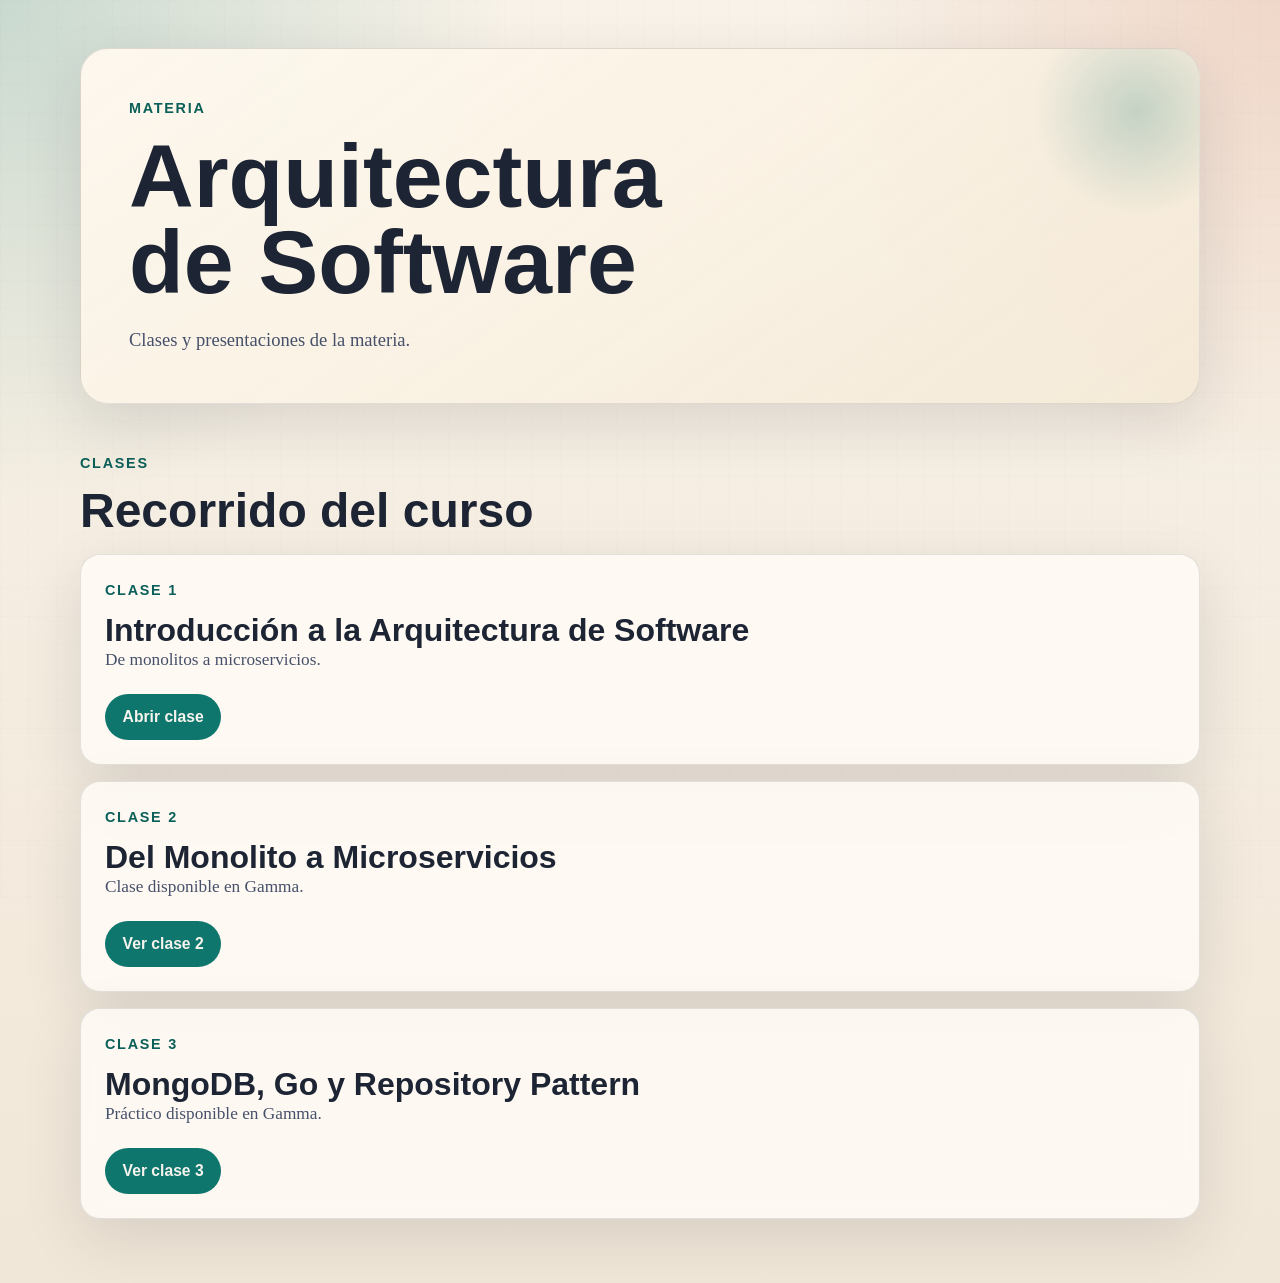
==== site/index.html @ 5d1f40f5 "add clase 2" ====
<!DOCTYPE html>
<html lang="es">
  <head>
    <meta charset="UTF-8" />
    <meta name="viewport" content="width=device-width, initial-scale=1.0" />
    <title>Arquitectura de Software</title>
    <meta
      name="description"
      content="Clases y presentaciones de la materia Arquitectura de Software."
    />
    <link rel="stylesheet" href="./assets/styles.css" />
  </head>
  <body>
    <div class="page-shell">
      <header class="hero">
        <p class="eyebrow">Materia</p>
        <h1>Arquitectura de Software</h1>
        <p class="hero-copy">
          Clases y presentaciones de la materia.
        </p>
      </header>

      <main>
        <section class="section-header">
          <p class="eyebrow">Clases</p>
          <h2>Recorrido del curso</h2>
        </section>

        <section class="class-grid">
          <article class="class-card">
            <p class="class-kicker">Clase 1</p>
            <h3>Introducción a la Arquitectura de Software</h3>
            <p>
              De monolitos a microservicios.
            </p>
            <div class="card-actions">
              <a class="button button-primary" href="./clases/clase-1/"
                >Abrir clase</a
              >
            </div>
          </article>

          <article class="class-card">
            <p class="class-kicker">Clase 2</p>
            <h3>Del Monolito a Microservicios</h3>
            <p>
              Clase disponible en Gamma.
            </p>
            <div class="card-actions">
              <a
                class="button button-primary"
                href="https://gamma.app/docs/ze9o33ssqtzl7go"
                >Ver clase 2</a
              >
            </div>
          </article>

          <article class="class-card">
            <p class="class-kicker">Clase 3</p>
            <h3>MongoDB, Go y Repository Pattern</h3>
            <p>
              Práctico disponible en Gamma.
            </p>
            <div class="card-actions">
              <a
                class="button button-primary"
                href="https://gamma.app/docs/Practico-Clase-2-MongoDB-Go-y-el-Repository-Pattern-kosl9yt5a3g0bj7"
                >Ver clase 3</a
              >
            </div>
          </article>
        </section>
      </main>
    </div>
  </body>
</html>
---- site/assets/styles.css ----
:root {
  --bg: #f5efe4;
  --bg-strong: #eadfcb;
  --surface: rgba(255, 252, 246, 0.86);
  --surface-strong: #fff9ef;
  --ink: #1d2433;
  --ink-soft: #46506a;
  --line: rgba(29, 36, 51, 0.12);
  --accent: #0f766e;
  --accent-strong: #0b5f59;
  --accent-warm: #c75b39;
  --shadow: 0 20px 60px rgba(29, 36, 51, 0.12);
  --radius-lg: 28px;
  --radius-md: 20px;
  --radius-sm: 14px;
  --max-width: 1120px;
  --font-display: "Avenir Next", "Segoe UI", sans-serif;
  --font-body: "Iowan Old Style", "Palatino Linotype", serif;
}

* {
  box-sizing: border-box;
}

html {
  scroll-behavior: smooth;
}

body {
  margin: 0;
  min-height: 100vh;
  color: var(--ink);
  background:
    radial-gradient(circle at top left, rgba(15, 118, 110, 0.2), transparent 28%),
    radial-gradient(circle at top right, rgba(199, 91, 57, 0.18), transparent 26%),
    linear-gradient(180deg, #f8f2e8 0%, #f1e7d8 100%);
  font-family: var(--font-body);
}

body::before {
  content: "";
  position: fixed;
  inset: 0;
  pointer-events: none;
  opacity: 0.35;
  background-image:
    linear-gradient(rgba(29, 36, 51, 0.03) 1px, transparent 1px),
    linear-gradient(90deg, rgba(29, 36, 51, 0.03) 1px, transparent 1px);
  background-size: 28px 28px;
}

a {
  color: inherit;
}

.page-shell {
  width: min(calc(100% - 2rem), var(--max-width));
  margin: 0 auto;
  padding: 2rem 0 4rem;
}

.page-shell-narrow {
  width: min(calc(100% - 2rem), 980px);
}

.hero {
  position: relative;
  overflow: hidden;
  margin-top: 1rem;
  padding: 3rem;
  border: 1px solid var(--line);
  border-radius: var(--radius-lg);
  background: linear-gradient(
    145deg,
    rgba(255, 249, 239, 0.94),
    rgba(244, 233, 214, 0.85)
  );
  box-shadow: var(--shadow);
}

.hero::after {
  content: "";
  position: absolute;
  right: -3rem;
  top: -3rem;
  width: 220px;
  height: 220px;
  border-radius: 50%;
  background: radial-gradient(circle, rgba(15, 118, 110, 0.22), transparent 68%);
}

.hero-small {
  padding-top: 2.5rem;
}

.eyebrow,
.class-kicker,
.panel-label {
  margin: 0 0 0.75rem;
  color: var(--accent-strong);
  font-family: var(--font-display);
  font-size: 0.9rem;
  font-weight: 700;
  letter-spacing: 0.12em;
  text-transform: uppercase;
}

h1,
h2,
h3 {
  margin: 0;
  font-family: var(--font-display);
  line-height: 0.96;
}

h1 {
  max-width: 12ch;
  font-size: clamp(2.8rem, 7vw, 5.8rem);
}

h2 {
  font-size: clamp(1.8rem, 4vw, 3rem);
}

h3 {
  font-size: clamp(1.4rem, 3vw, 2rem);
}

p {
  margin: 0;
  color: var(--ink-soft);
  font-size: 1.08rem;
  line-height: 1.65;
}

.hero-copy {
  max-width: 58ch;
  margin-top: 1.25rem;
  font-size: 1.16rem;
}

.section-header {
  margin: 3rem 0 1.25rem;
}

.class-grid {
  display: grid;
  grid-template-columns: 1fr;
  gap: 1rem;
}

.class-card,
.panel,
.embed-frame {
  border: 1px solid var(--line);
  border-radius: var(--radius-md);
  background: var(--surface);
  box-shadow: var(--shadow);
  backdrop-filter: blur(10px);
}

.class-card {
  padding: 1.5rem;
}

.class-card-featured,
.class-card-muted {
  background:
    linear-gradient(135deg, rgba(15, 118, 110, 0.08), transparent 55%),
    var(--surface-strong);
}

.class-card p + .card-actions,
.panel p + .card-actions {
  margin-top: 1.25rem;
}

.card-actions {
  display: flex;
  flex-wrap: wrap;
  gap: 0.75rem;
  margin-top: 1.5rem;
}

.button {
  display: inline-flex;
  align-items: center;
  justify-content: center;
  min-height: 46px;
  padding: 0.8rem 1.1rem;
  border-radius: 999px;
  font-family: var(--font-display);
  font-size: 0.98rem;
  font-weight: 700;
  text-decoration: none;
  transition:
    transform 180ms ease,
    background-color 180ms ease,
    border-color 180ms ease;
}

.button:hover {
  transform: translateY(-1px);
}

.button-primary {
  color: #f7f4ee;
  background: var(--accent);
}

.button-primary:hover {
  background: var(--accent-strong);
}

.button-secondary {
  border: 1px solid rgba(29, 36, 51, 0.16);
  background: rgba(255, 255, 255, 0.7);
}

.panel {
  padding: 1.5rem;
}

.panel-accent {
  display: flex;
  flex-wrap: wrap;
  align-items: end;
  justify-content: space-between;
  gap: 1rem;
  background:
    linear-gradient(135deg, rgba(199, 91, 57, 0.08), transparent 48%),
    var(--surface-strong);
}

.stack-lg {
  display: grid;
  gap: 1.25rem;
}

.back-link {
  display: inline-block;
  margin-bottom: 1rem;
  font-family: var(--font-display);
  font-size: 0.95rem;
  font-weight: 700;
  text-decoration: none;
}

.embed-frame {
  position: relative;
  overflow: hidden;
  min-height: 75vh;
  background: #f2ebde;
}

.embed-frame iframe {
  width: 100%;
  min-height: 75vh;
  border: 0;
}

.embed-fallback {
  position: absolute;
  inset: 0;
  display: grid;
  place-content: center;
  gap: 1rem;
  padding: 1.5rem;
  text-align: center;
  background:
    linear-gradient(180deg, rgba(245, 239, 228, 0.96), rgba(234, 223, 203, 0.98));
}

@media (max-width: 840px) {
  .hero {
    padding: 2rem;
  }

  .panel-accent {
    align-items: start;
  }

  .embed-frame,
  .embed-frame iframe {
    min-height: 60vh;
  }
}
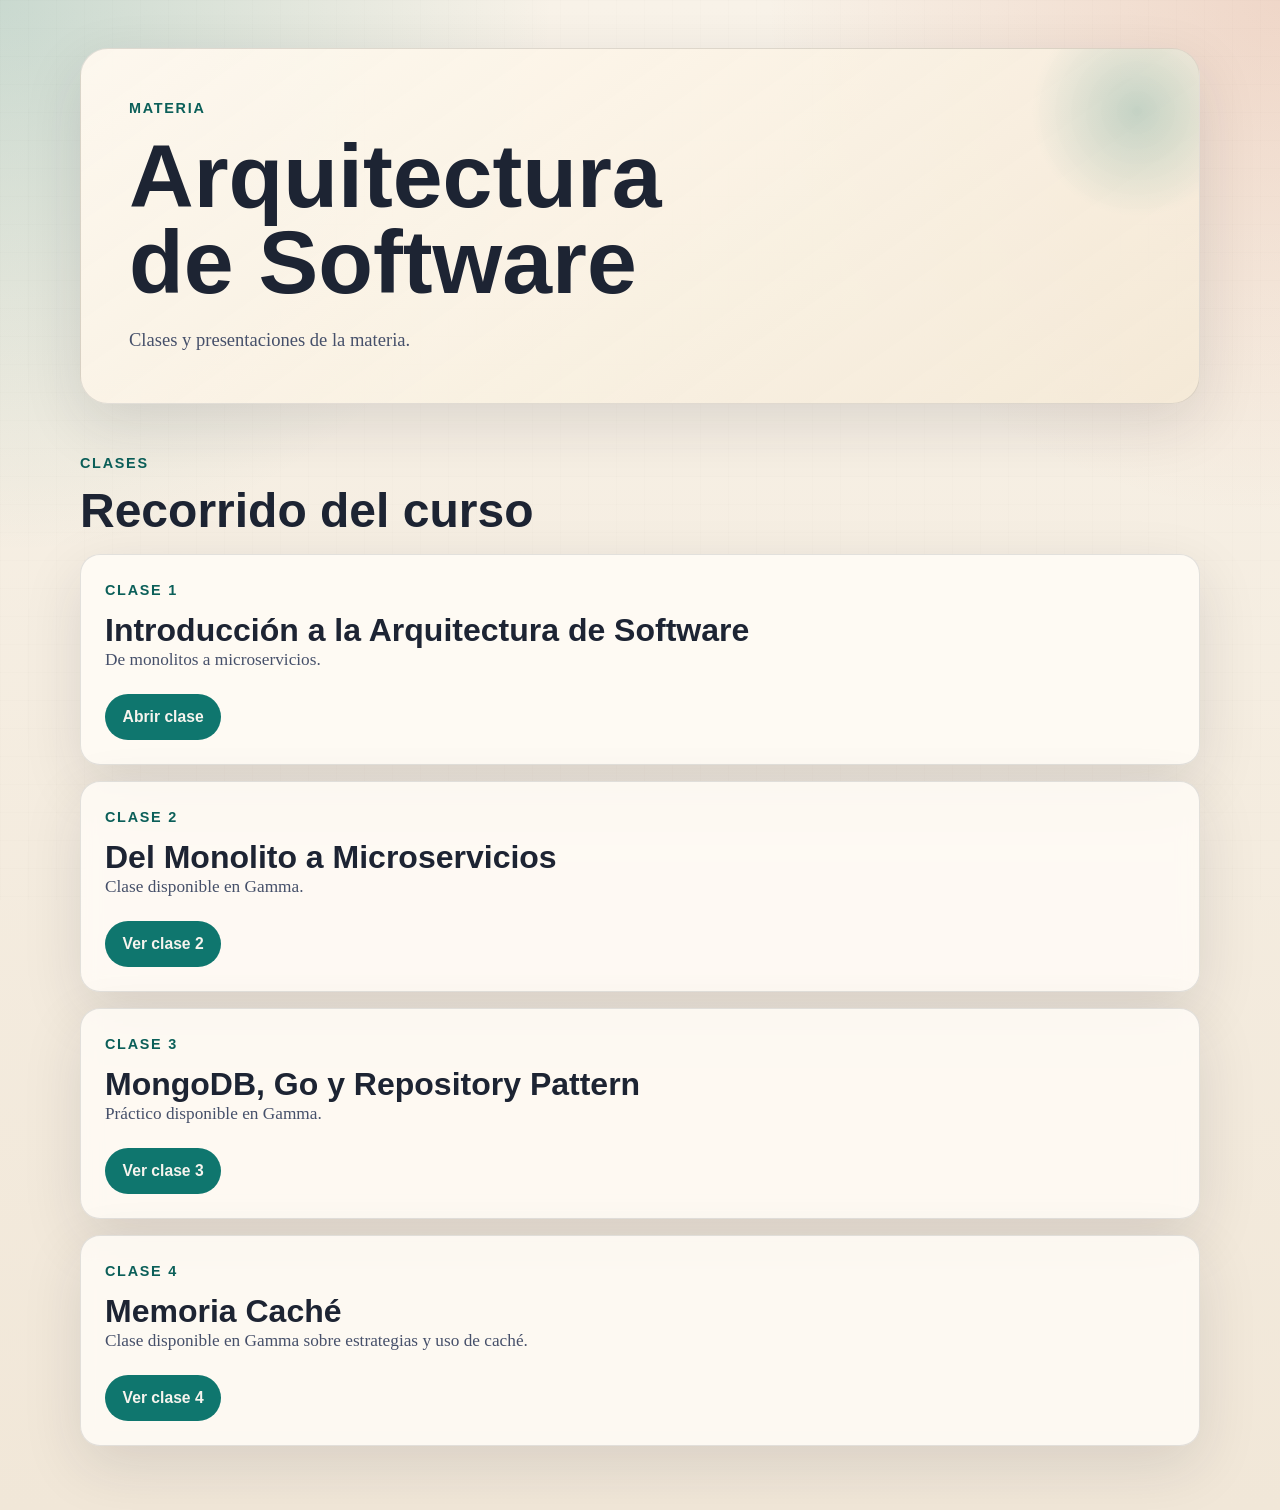
==== commit ac59e3e0: "up clase 4" ====
--- a/site/index.html
+++ b/site/index.html
@@ -69,6 +69,21 @@
               >
             </div>
           </article>
+
+          <article class="class-card">
+            <p class="class-kicker">Clase 4</p>
+            <h3>Memoria Caché</h3>
+            <p>
+              Clase disponible en Gamma sobre estrategias y uso de caché.
+            </p>
+            <div class="card-actions">
+              <a
+                class="button button-primary"
+                href="https://gamma.app/docs/Clase-4-7ie9v0w9t4b086s"
+                >Ver clase 4</a
+              >
+            </div>
+          </article>
         </section>
       </main>
     </div>
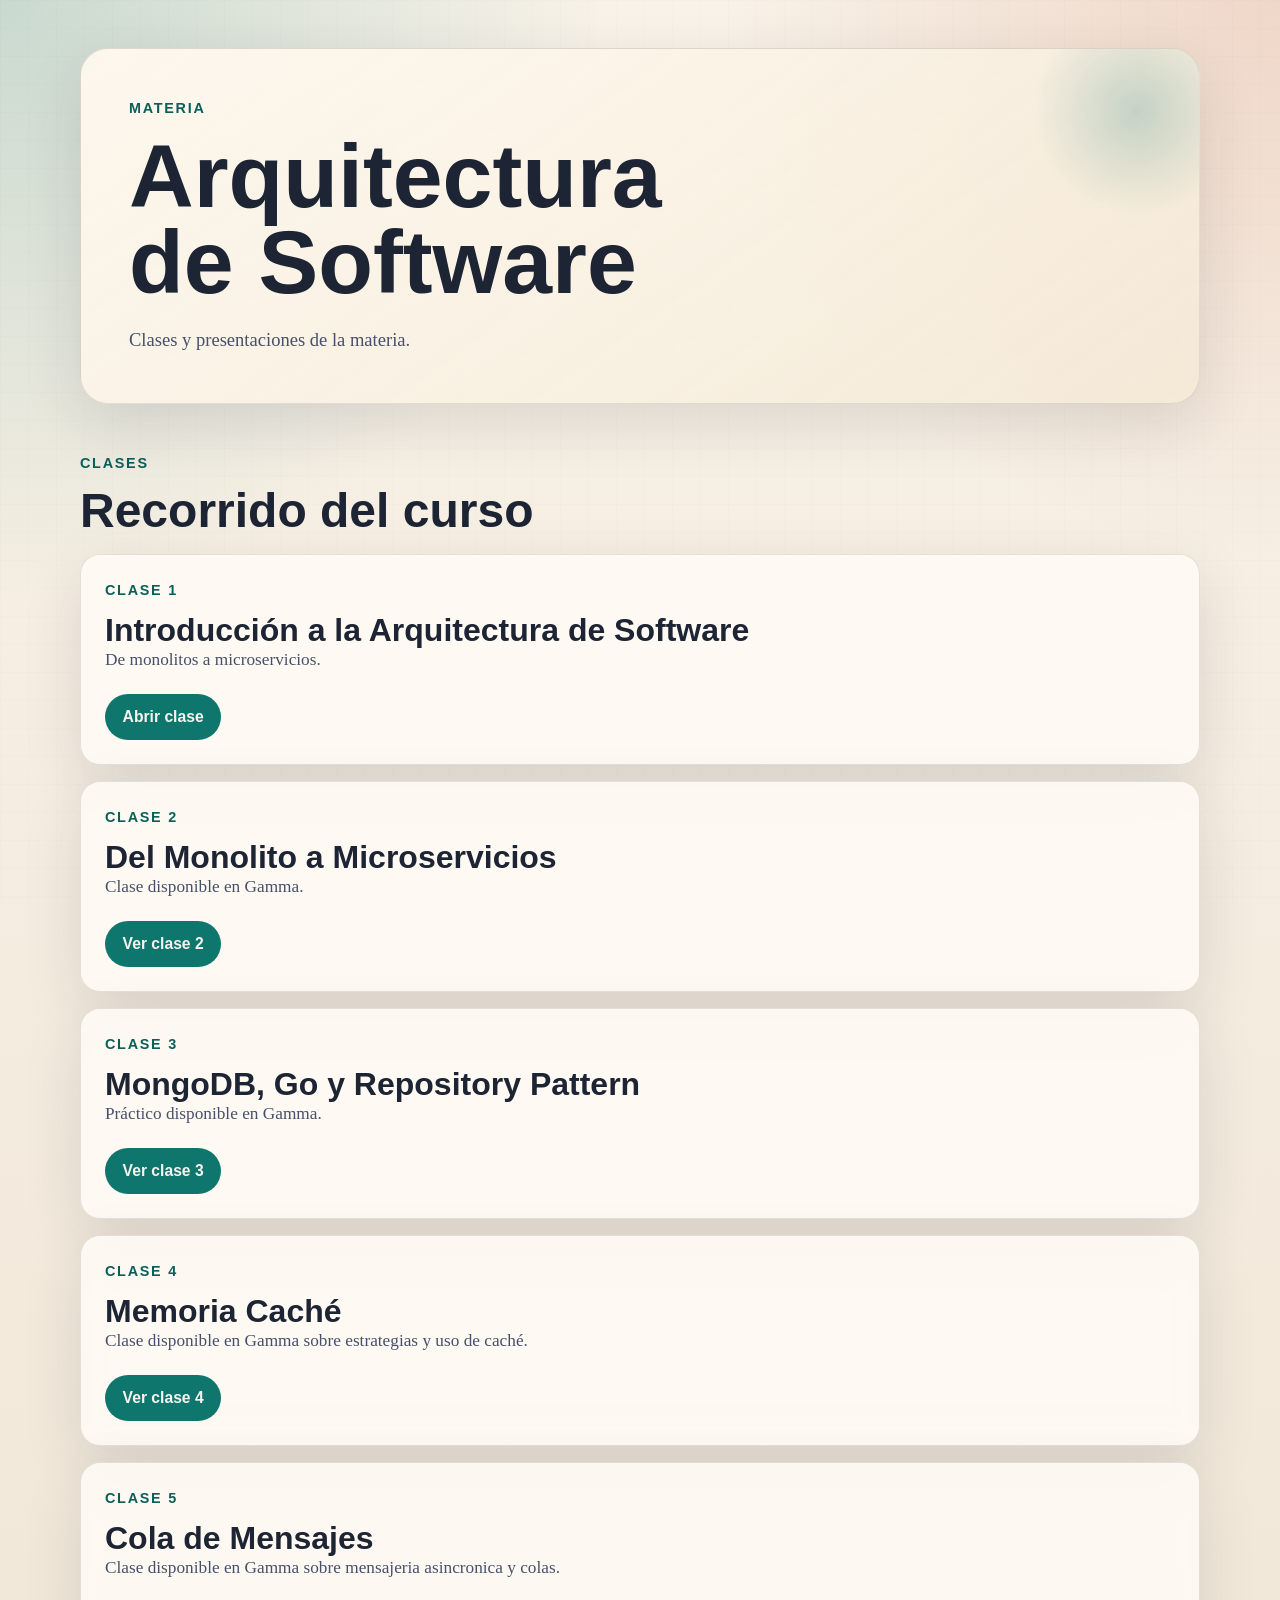
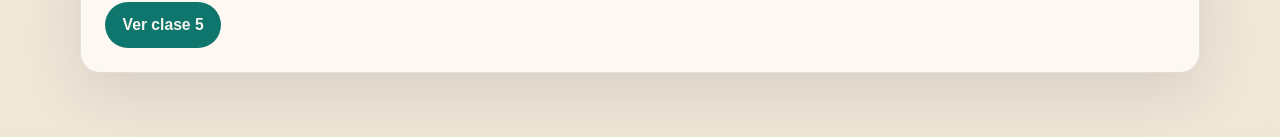
==== commit e8d7f756: "add clase 5" ====
--- a/site/index.html
+++ b/site/index.html
@@ -84,6 +84,21 @@
               >
             </div>
           </article>
+
+          <article class="class-card">
+            <p class="class-kicker">Clase 5</p>
+            <h3>Cola de Mensajes</h3>
+            <p>
+              Clase disponible en Gamma sobre mensajeria asincronica y colas.
+            </p>
+            <div class="card-actions">
+              <a
+                class="button button-primary"
+                href="https://gamma.app/docs/ARQUITECTURA-DE-SOFTWARE-7nocmj88ugvokb7"
+                >Ver clase 5</a
+              >
+            </div>
+          </article>
         </section>
       </main>
     </div>
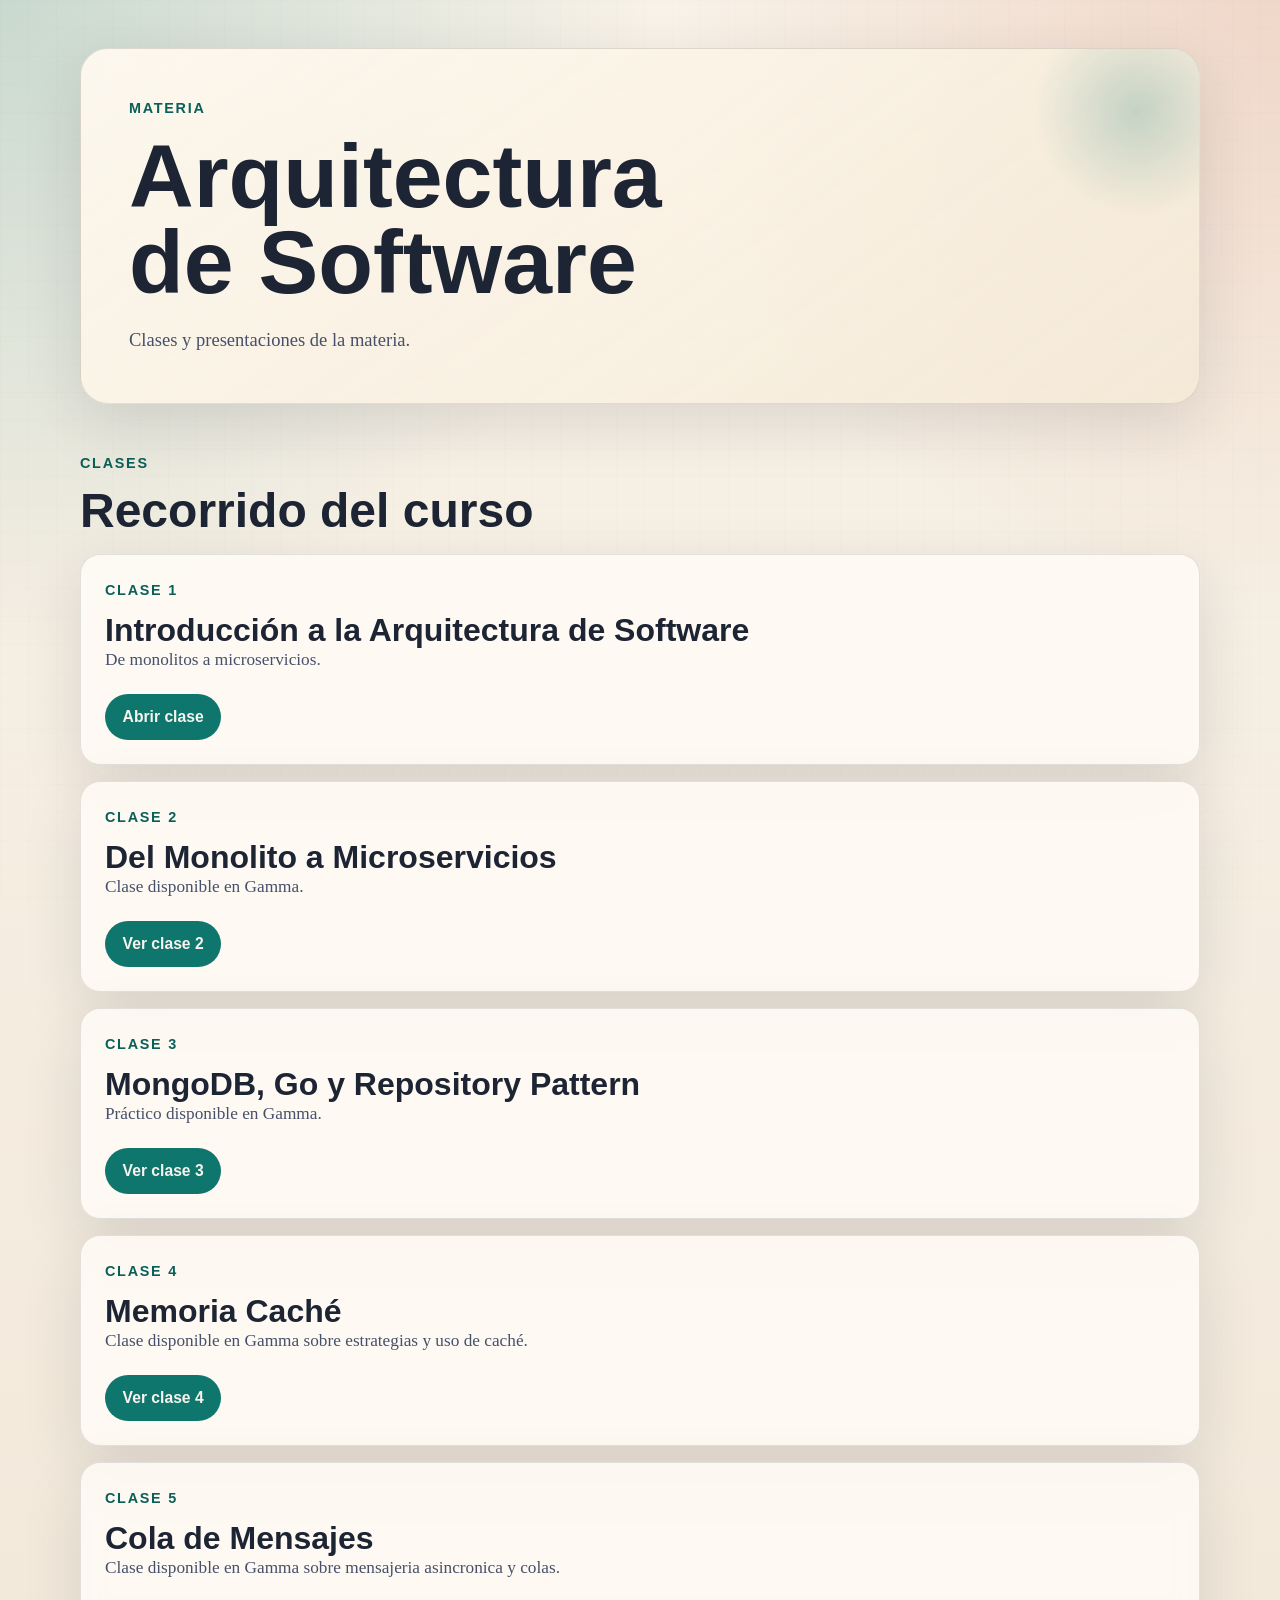
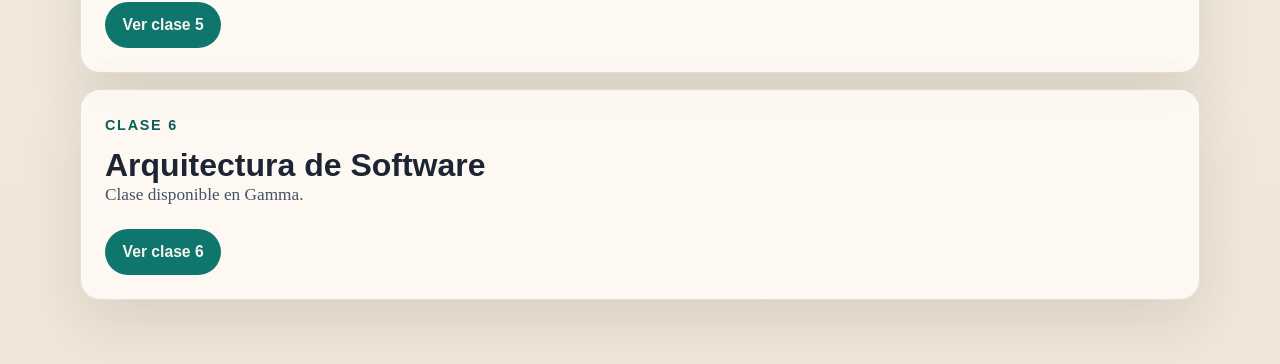
==== commit 5ff5fa22: "add clase 6" ====
--- a/site/index.html
+++ b/site/index.html
@@ -99,6 +99,21 @@
               >
             </div>
           </article>
+
+          <article class="class-card">
+            <p class="class-kicker">Clase 6</p>
+            <h3>Arquitectura de Software</h3>
+            <p>
+              Clase disponible en Gamma.
+            </p>
+            <div class="card-actions">
+              <a
+                class="button button-primary"
+                href="https://gamma.app/docs/ARQUITECTURA-DE-SOFTWARE-uf13ahw2hg3az7u"
+                >Ver clase 6</a
+              >
+            </div>
+          </article>
         </section>
       </main>
     </div>
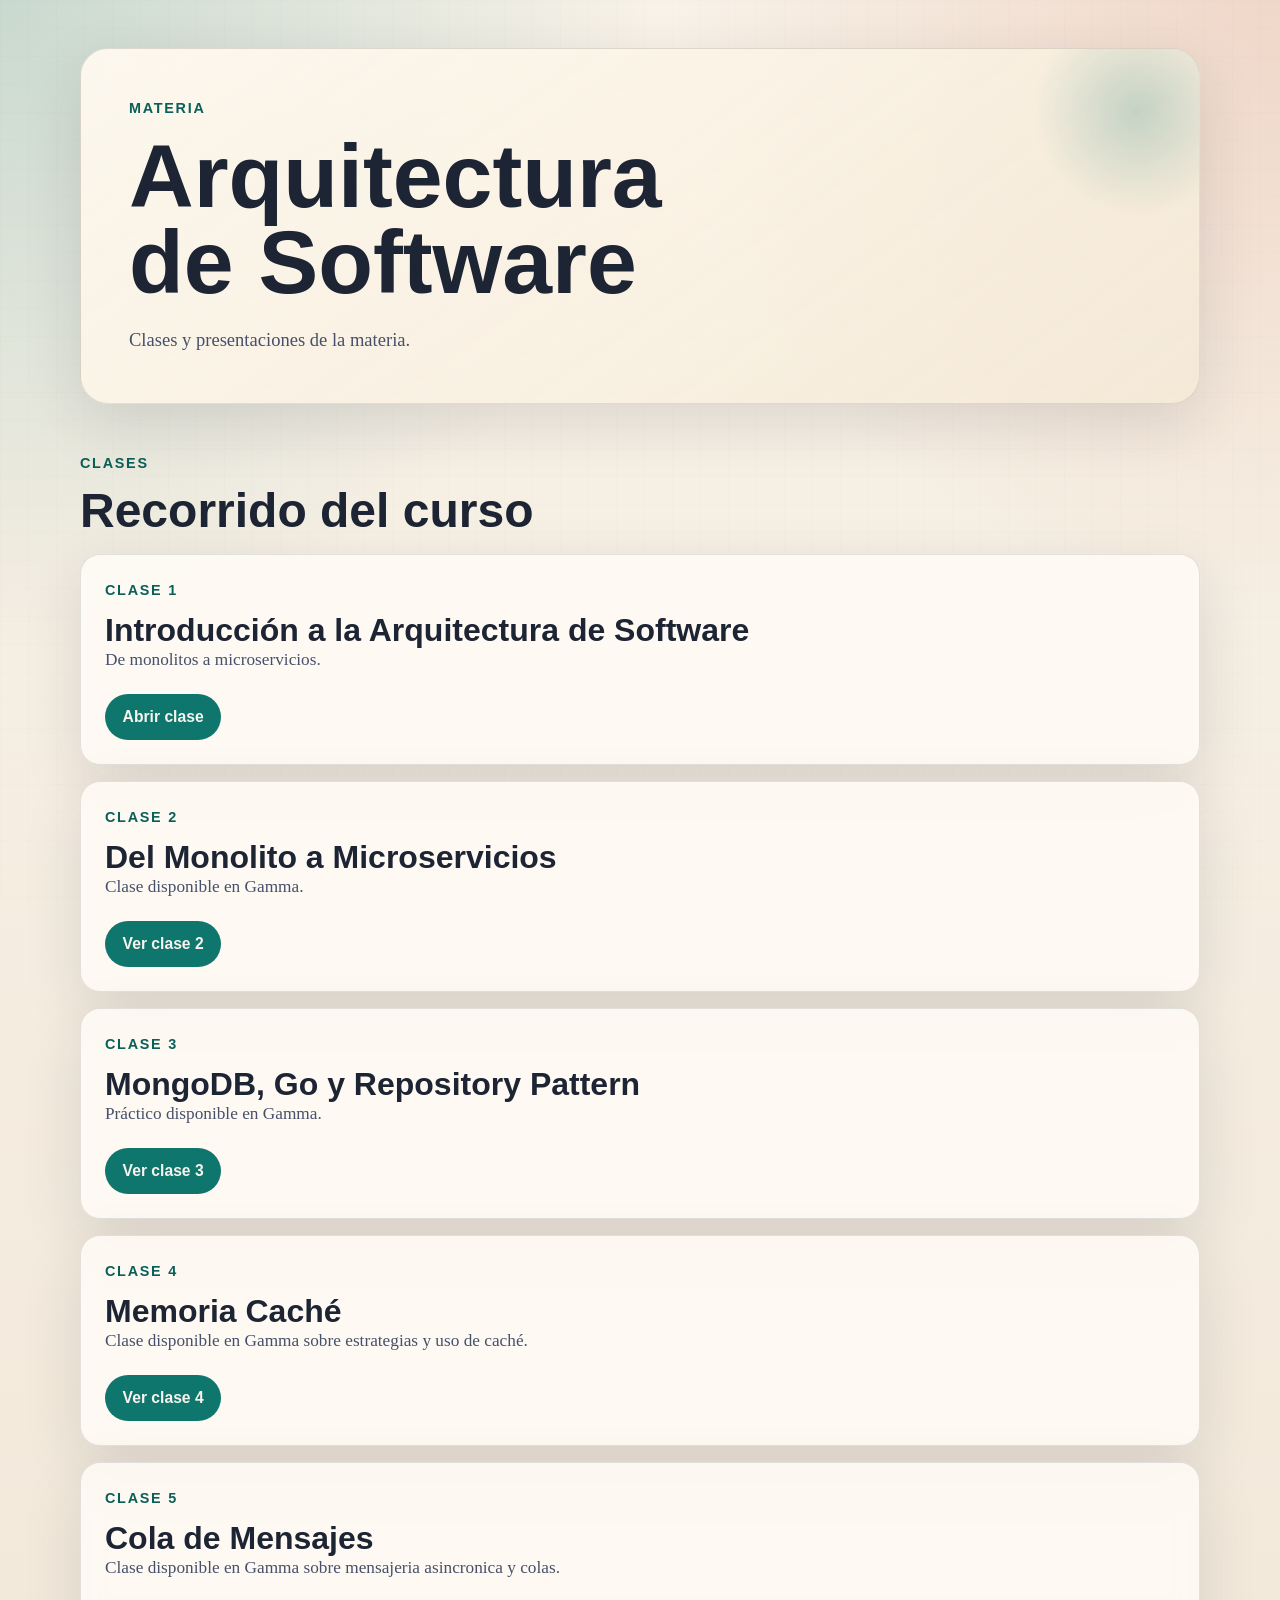
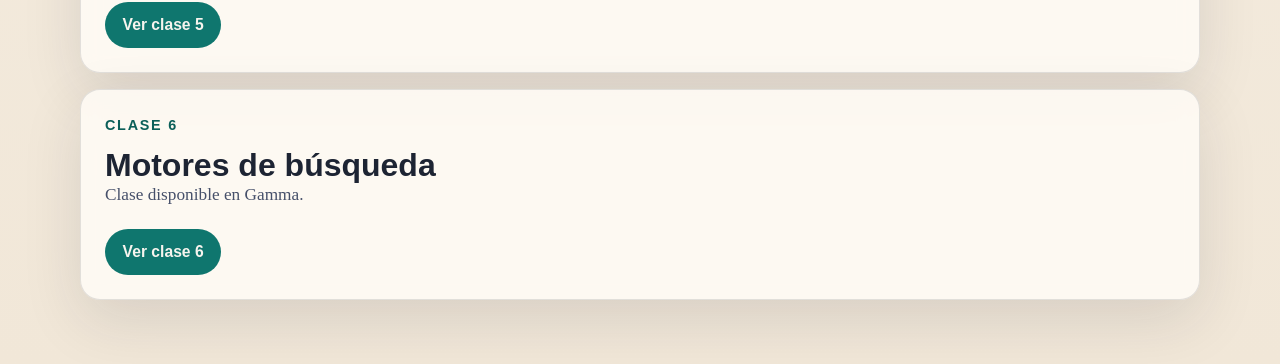
==== commit e9830378: "fix" ====
--- a/site/index.html
+++ b/site/index.html
@@ -102,7 +102,7 @@
 
           <article class="class-card">
             <p class="class-kicker">Clase 6</p>
-            <h3>Arquitectura de Software</h3>
+            <h3>Motores de búsqueda</h3>
             <p>
               Clase disponible en Gamma.
             </p>
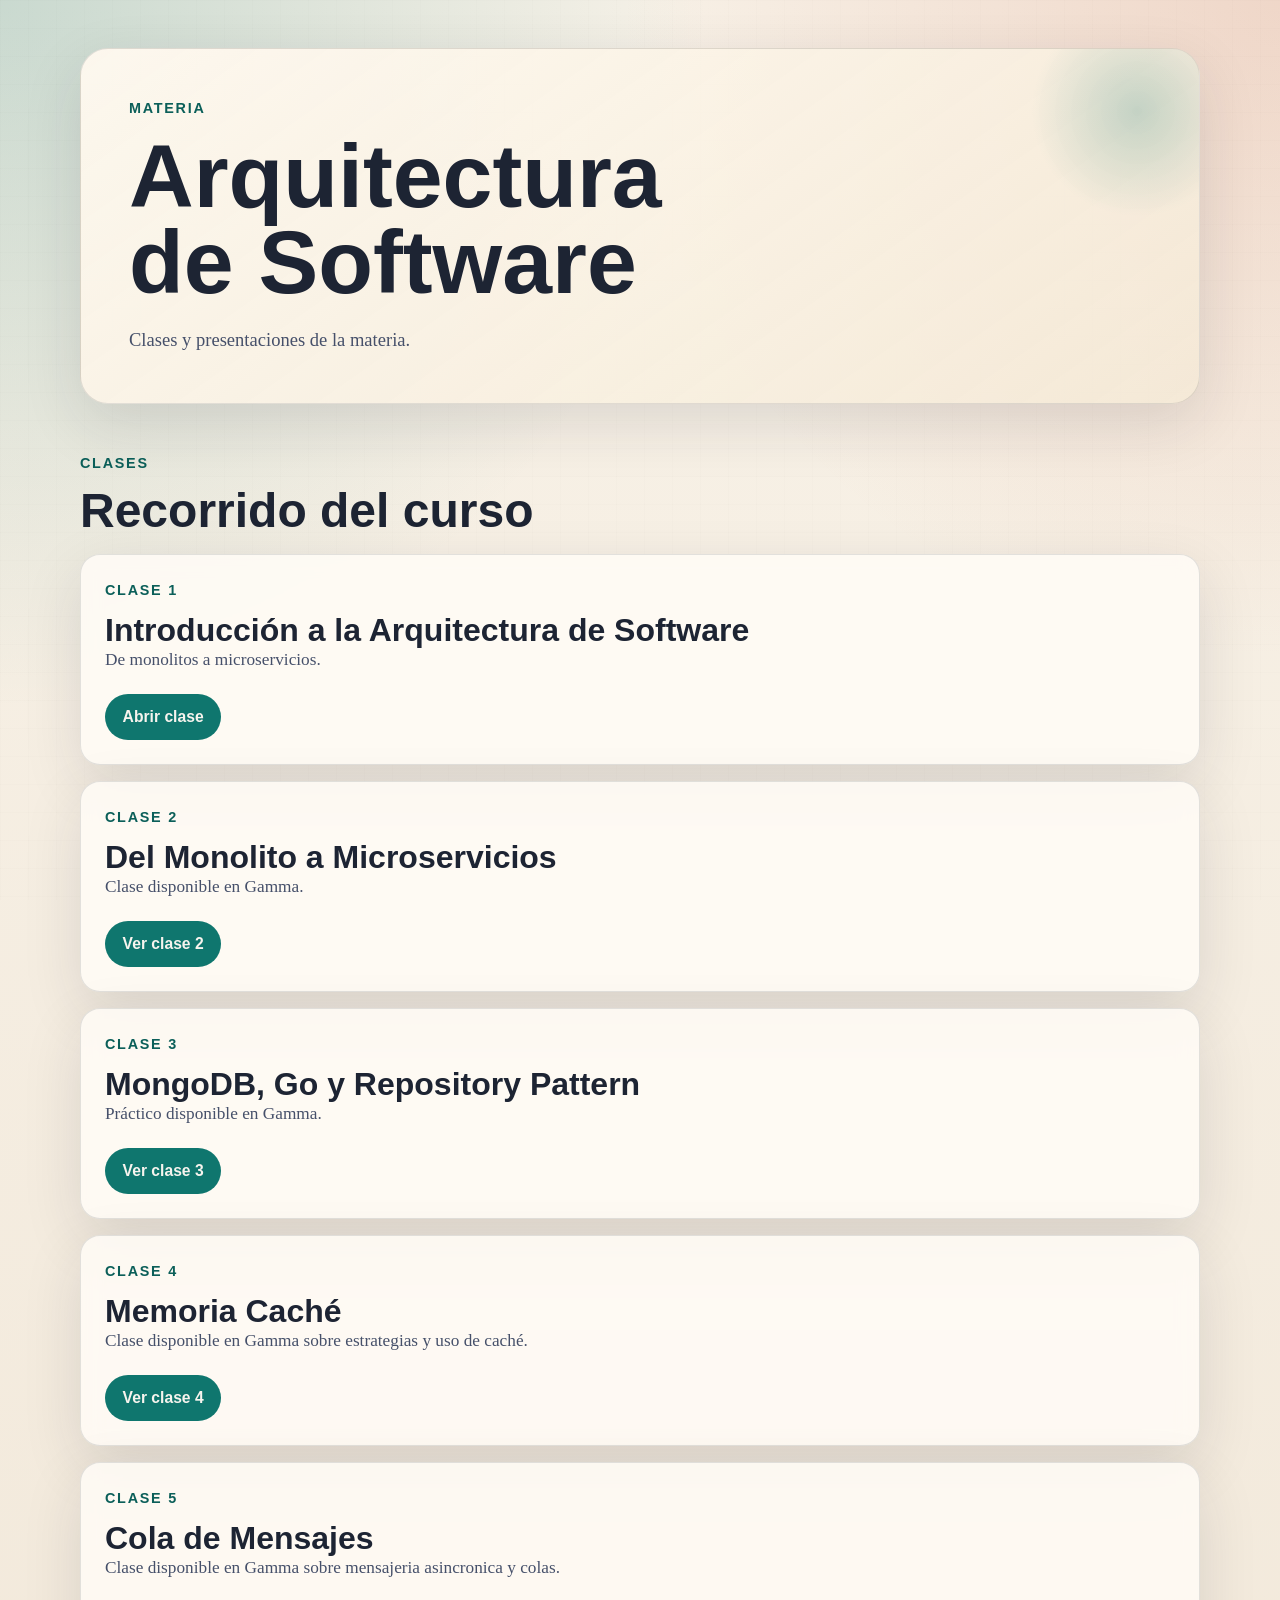
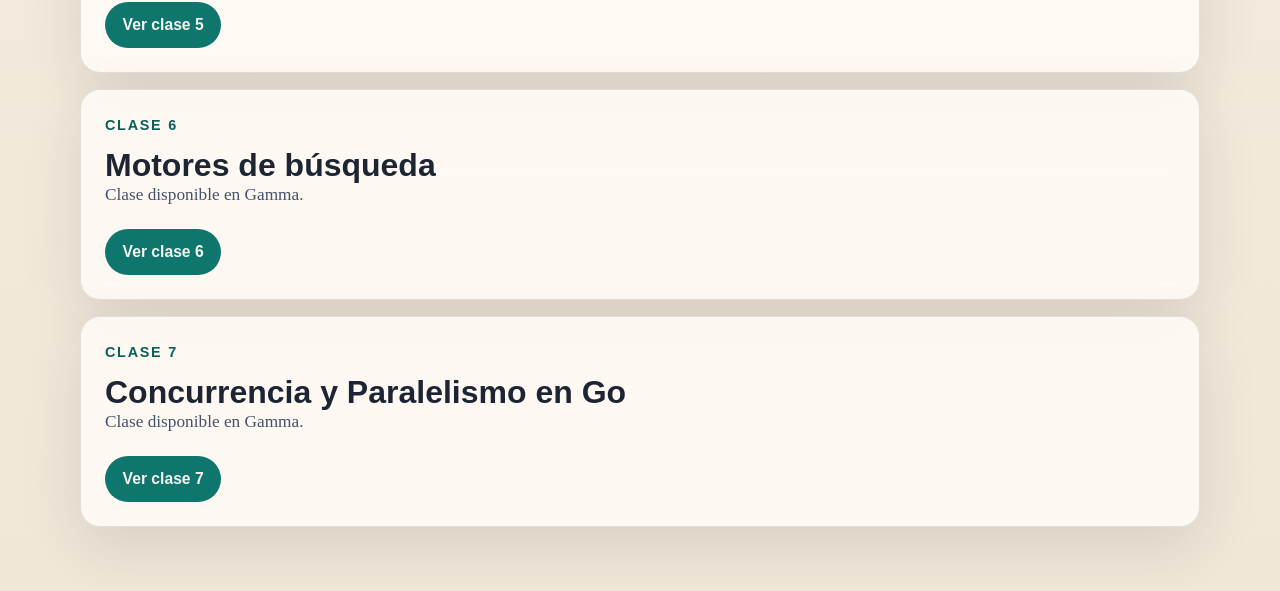
==== commit 87f8254e: "add clase 7" ====
--- a/site/index.html
+++ b/site/index.html
@@ -114,6 +114,20 @@
               >
             </div>
           </article>
+          <article class="class-card">
+            <p class="class-kicker">Clase 7</p>
+            <h3>Concurrencia y Paralelismo en Go</h3>
+            <p>
+              Clase disponible en Gamma.
+            </p>
+            <div class="card-actions">
+              <a
+                class="button button-primary"
+                href="https://gamma.app/docs/Concurrencia-y-Paralelismo-en-Go-Clase-7-iui4z8x5tnhwddl"
+                >Ver clase 7</a
+              >
+            </div>
+          </article>
         </section>
       </main>
     </div>
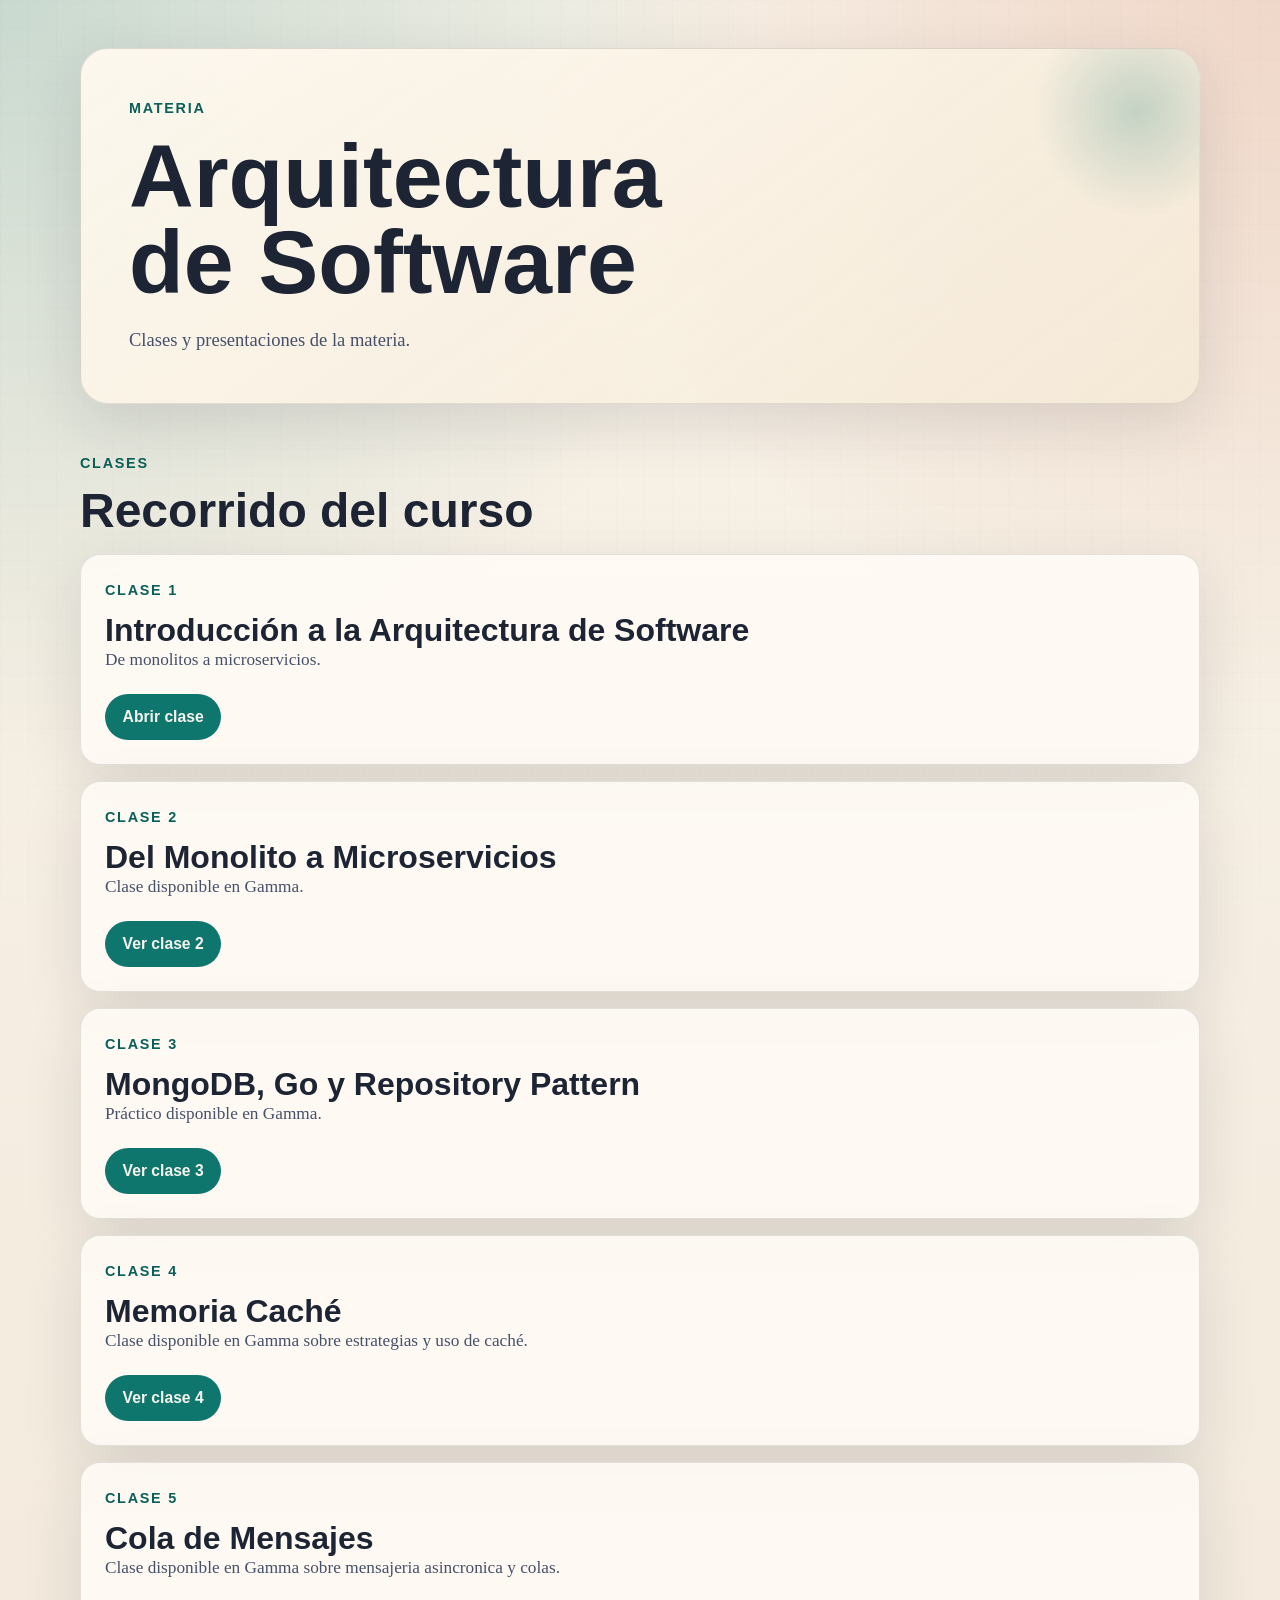
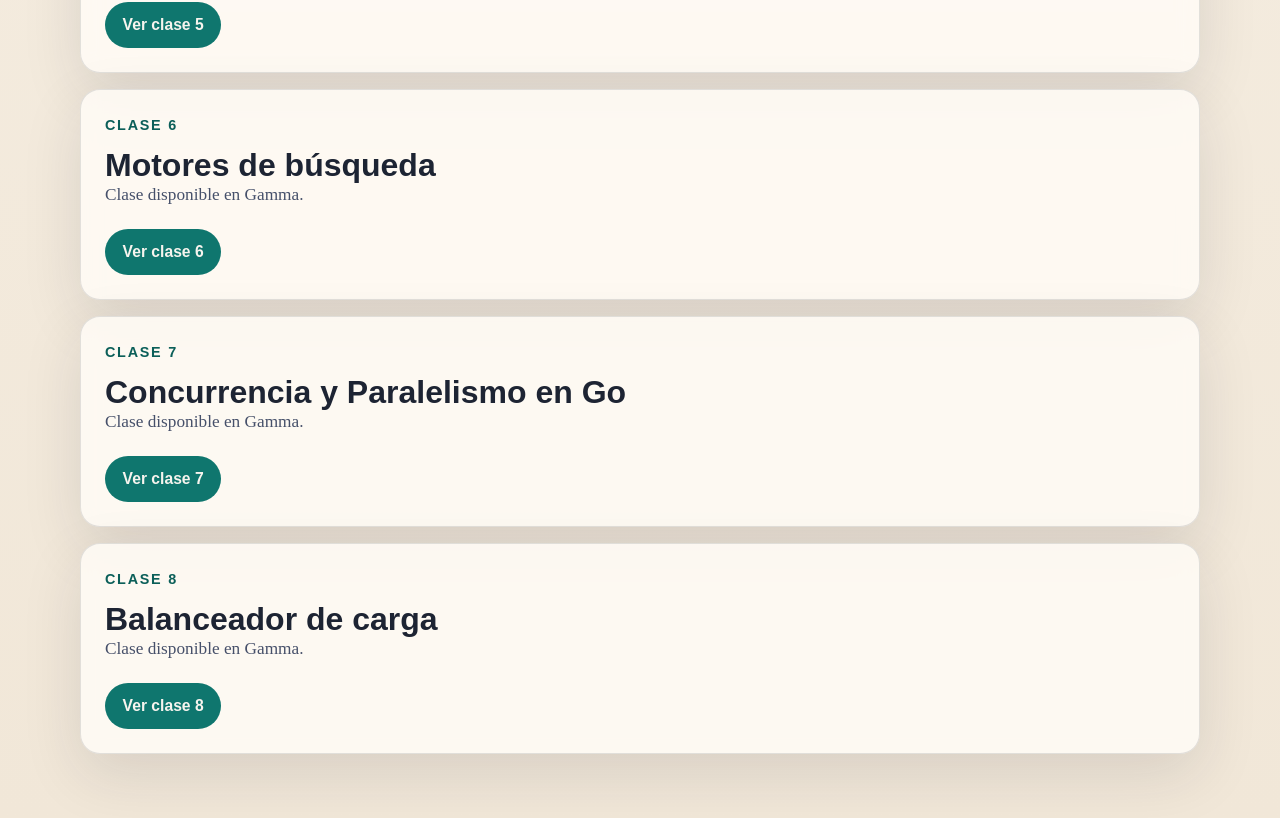
==== commit f765222d: "add clase 8" ====
--- a/site/index.html
+++ b/site/index.html
@@ -128,6 +128,20 @@
               >
             </div>
           </article>
+          <article class="class-card">
+            <p class="class-kicker">Clase 8</p>
+            <h3>Balanceador de carga</h3>
+            <p>
+              Clase disponible en Gamma.
+            </p>
+            <div class="card-actions">
+              <a
+                class="button button-primary"
+                href="https://gamma.app/docs/Clase-7-Balanceador-de-carga-dbad6lh940wv0ps"
+                >Ver clase 8</a
+              >
+            </div>
+          </article>
         </section>
       </main>
     </div>
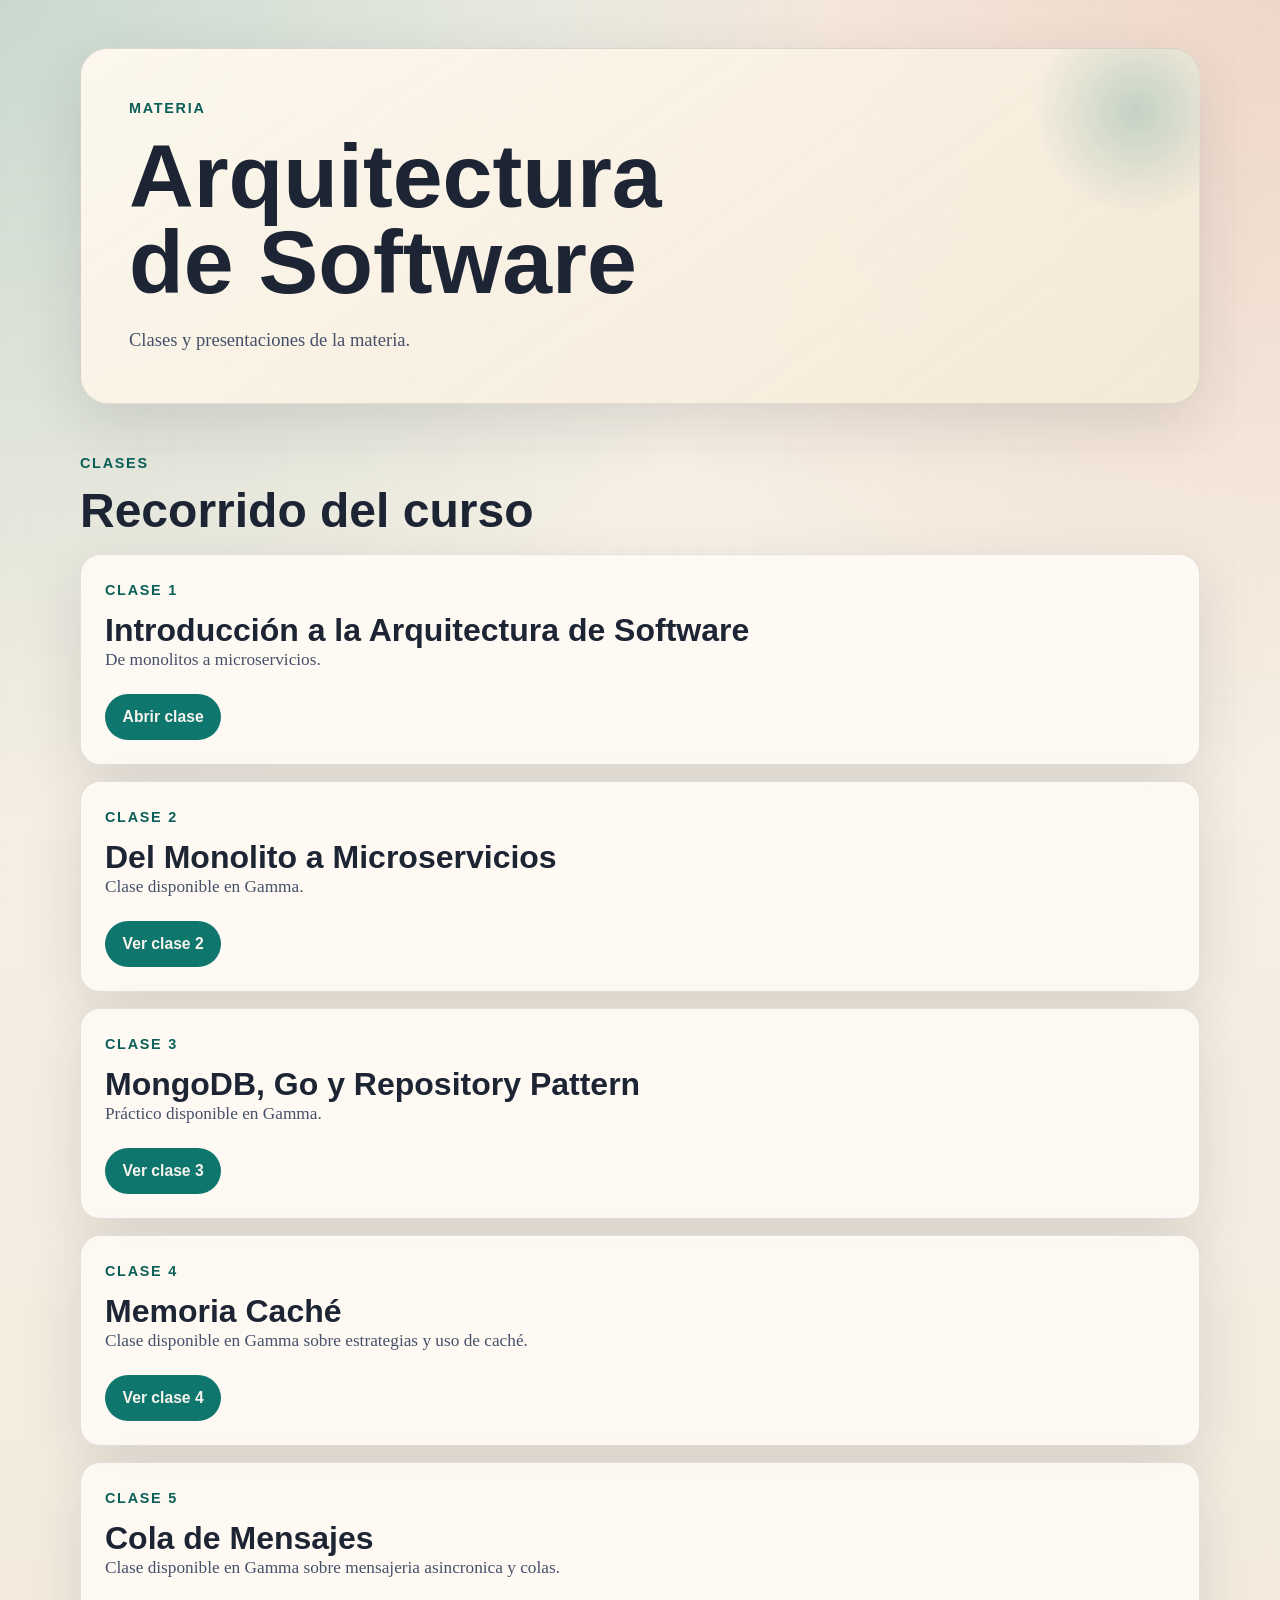
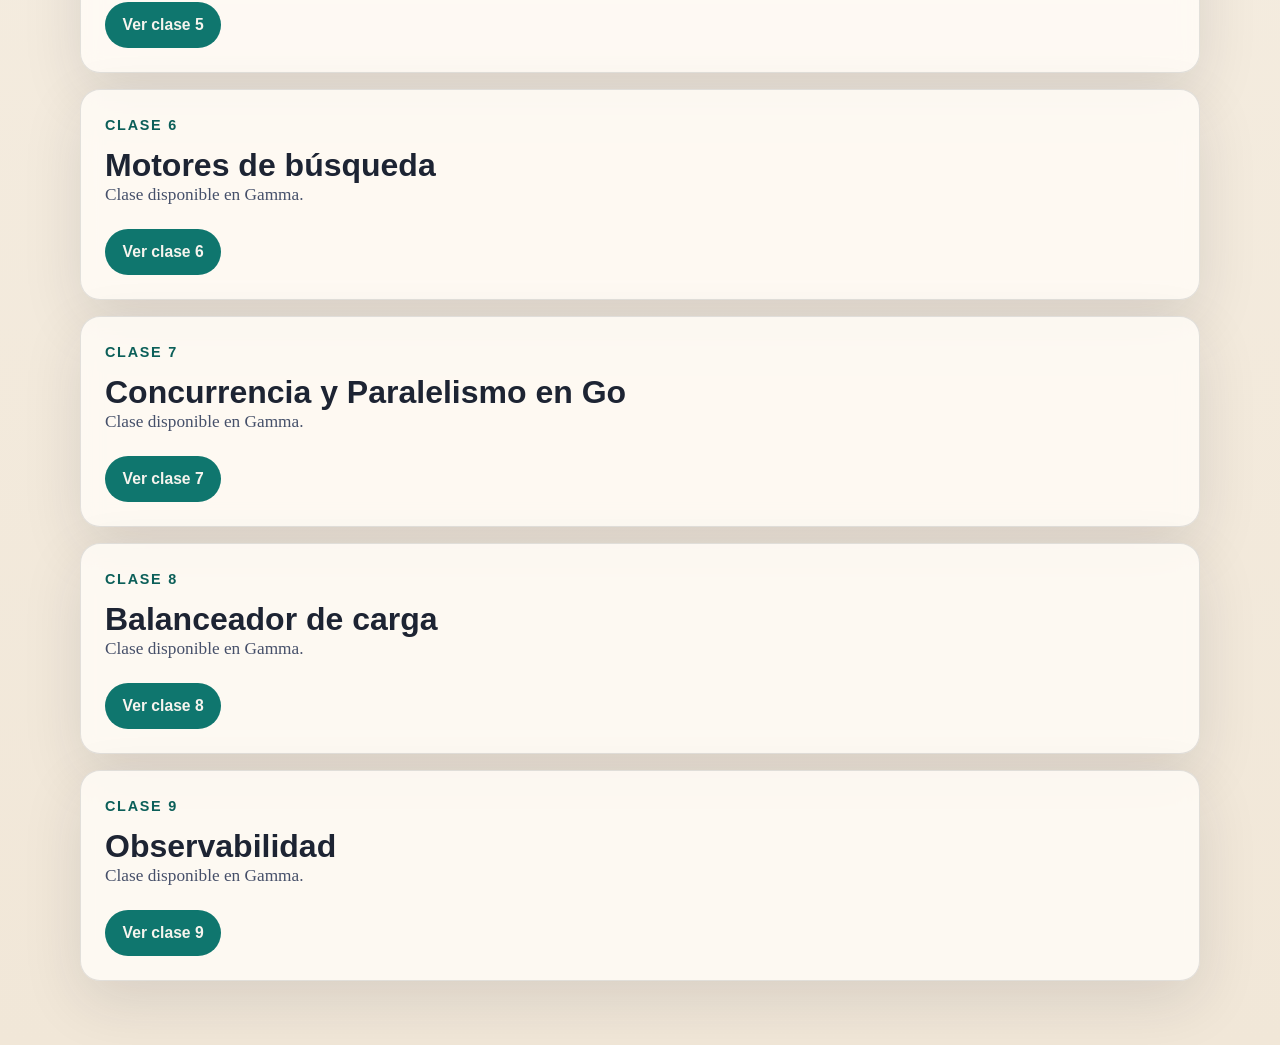
==== commit fbbcc564: "add observability" ====
--- a/site/index.html
+++ b/site/index.html
@@ -142,6 +142,20 @@
               >
             </div>
           </article>
+          <article class="class-card">
+            <p class="class-kicker">Clase 9</p>
+            <h3>Observabilidad</h3>
+            <p>
+              Clase disponible en Gamma.
+            </p>
+            <div class="card-actions">
+              <a
+                class="button button-primary"
+                href="https://gamma.app/docs/Observabilidad-eoxx8dc7lpca6h8"
+                >Ver clase 9</a
+              >
+            </div>
+          </article>
         </section>
       </main>
     </div>
